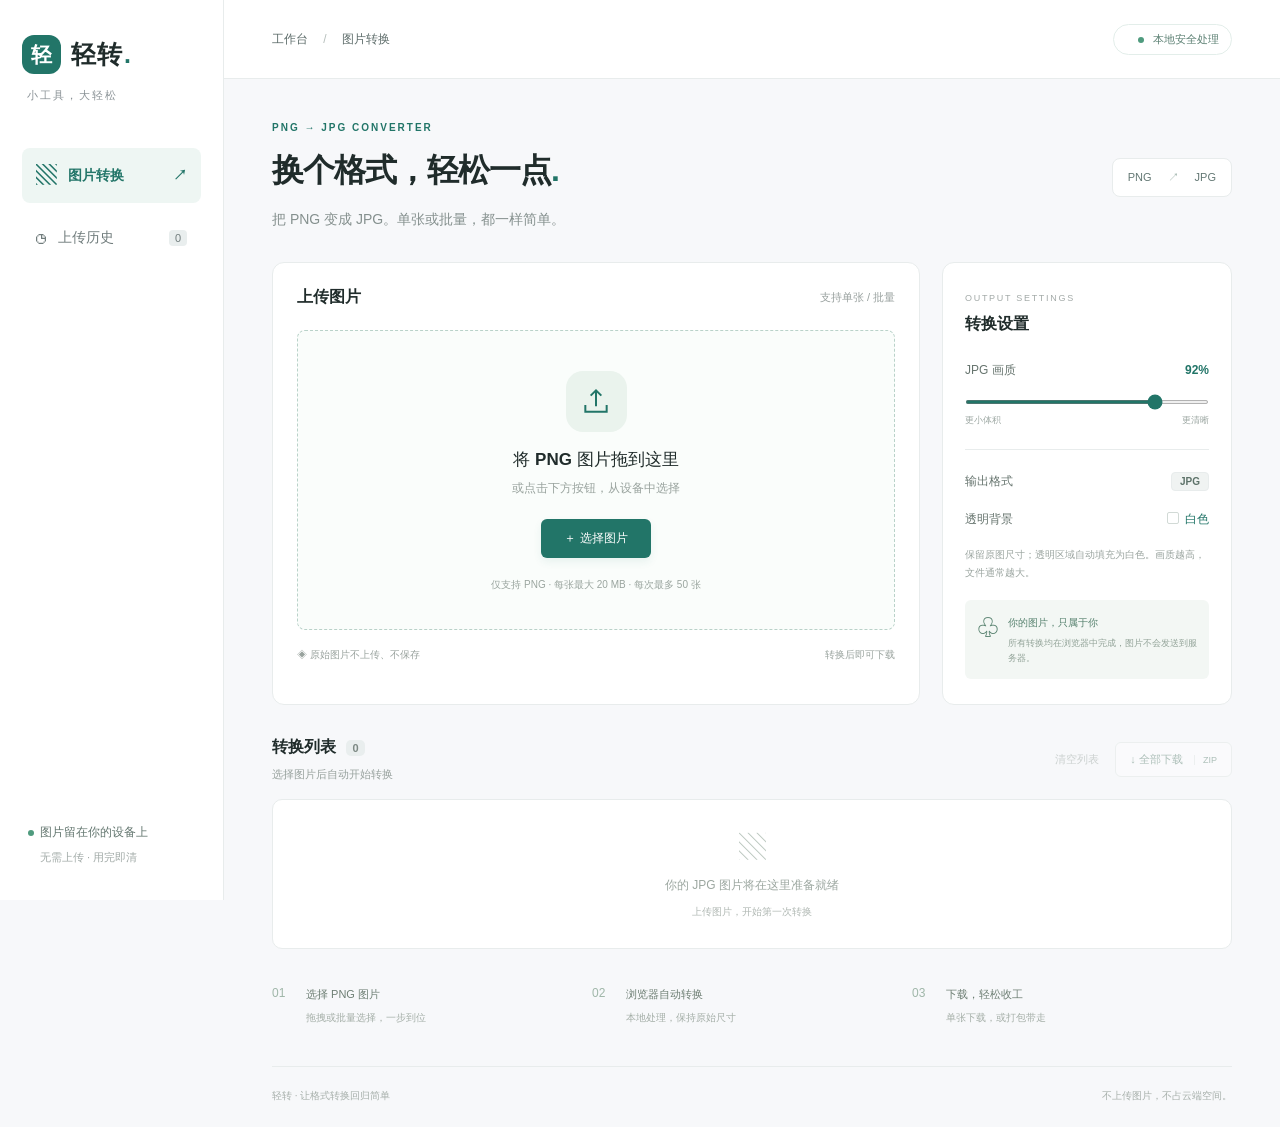
==== png-to-jpg/index.html @ 670e6710 "Add browser-local PNG to JPG converter and Ubuntu deployment guide" ====
<!doctype html>
<html lang="zh-CN"><head><meta charset="UTF-8"><meta name="viewport" content="width=device-width,initial-scale=1"><meta name="description" content="在浏览器内安全地将 PNG 转换为 JPG，支持批量转换和打包下载。"><title>轻转 · PNG 转 JPG</title><link rel="stylesheet" href="style.css"></head>
<body><aside><a class="brand" href="#convert"><span class="logo">轻</span>轻转<span class="brand-dot">.</span></a><div class="side-caption">小工具，大轻松</div><nav><button class="nav active" data-page="convert"><span>▧</span> 图片转换 <span class="arrow">↗</span></button><button class="nav" data-page="history"><span>◷</span> 上传历史 <span id="historyCount" class="count">0</span></button></nav><div class="side-bottom"><span class="secure-dot"></span>图片留在你的设备上<p>无需上传 · 用完即清</p></div></aside>
<div class="workspace"><header><span id="breadcrumb">工作台 <span>/</span> 图片转换</span><span class="local-badge"><span class="secure-dot"></span> 本地安全处理</span></header><main>
<section id="convertPage"><div class="eyebrow">PNG → JPG CONVERTER</div><div class="title-row"><div><h1>换个格式，轻松一点<span>.</span></h1><p class="subtitle">把 PNG 变成 JPG。单张或批量，都一样简单。</p></div><span class="format-badge">PNG <span>↗</span> JPG</span></div>
<div class="convert-grid"><div class="upload-card"><div class="card-head"><h2>上传图片</h2><span>支持单张 / 批量</span></div><label id="dropzone" class="dropzone" tabindex="0" role="button" aria-label="选择或拖入PNG图片"><input id="fileInput" type="file" accept="image/png,.png" multiple hidden><span class="upload-icon"><svg width="32" height="32" viewBox="0 0 24 24" fill="none" stroke="currentColor" stroke-width="1.5"><path d="M12 16V4m-4 4 4-4 4 4M4 15v5h16v-5"/></svg></span><h3>将 PNG 图片拖到这里</h3><p>或点击下方按钮，从设备中选择</p><span class="primary select-btn">＋ 选择图片</span><small>仅支持 PNG · 每张最大 20 MB · 每次最多 50 张</small></label><div class="upload-foot"><span>◈ 原始图片不上传、不保存</span><span>转换后即可下载</span></div></div>
<div class="settings-card"><span class="mini-label">OUTPUT SETTINGS</span><h2>转换设置</h2><label class="setting-label" for="quality">JPG 画质 <span id="qualityValue">92%</span></label><input id="quality" type="range" min="60" max="100" value="92"><div class="range-labels"><span>更小体积</span><span>更清晰</span></div><div class="setting-divider"></div><div class="setting-label">输出格式 <b class="pill">JPG</b></div><div class="setting-label">透明背景 <span class="white-color">白色</span></div><p class="setting-hint">保留原图尺寸；透明区域自动填充为白色。画质越高，文件通常越大。</p><div class="privacy-box"><span>♧</span><div><b>你的图片，只属于你</b><p>所有转换均在浏览器中完成，图片不会发送到服务器。</p></div></div></div></div>
<section class="results"><div class="results-head"><div><h2>转换列表 <span id="resultCount">0</span></h2><p id="resultHint">选择图片后自动开始转换</p></div><div class="actions"><button id="clearResults" class="text-btn" disabled>清空列表</button><button id="downloadAll" class="outline-btn" disabled>↓ 全部下载 <span>ZIP</span></button></div></div><div id="resultList" class="result-list"><div class="empty"><span>▧</span><p>你的 JPG 图片将在这里准备就绪</p><small>上传图片，开始第一次转换</small></div></div></section>
<div class="steps"><div><span>01</span><b>选择 PNG 图片</b><p>拖拽或批量选择，一步到位</p></div><div><span>02</span><b>浏览器自动转换</b><p>本地处理，保持原始尺寸</p></div><div><span>03</span><b>下载，轻松收工</b><p>单张下载，或打包带走</p></div></div></section>
<section id="historyPage" hidden><div class="eyebrow">YOUR ACTIVITY</div><h1>每一次转换，都有迹可循<span>.</span></h1><p class="subtitle">仅记录文件信息，图片不留存。最多保留最近 200 条记录。</p><div class="history-toolbar"><label class="search-box">⌕ <input id="search" placeholder="搜索文件名" aria-label="搜索历史文件名"></label><button id="clearHistory" class="outline-btn">清空历史</button></div><div class="history-note">◈ 记录仅保存在当前浏览器。刷新或关闭页面后，图片即释放，需重新选择原图才能再次下载。</div><div id="historyList"></div></section>
<footer><span>轻转 · 让格式转换回归简单</span><span>不上传图片，不占云端空间。</span></footer></main></div><div id="toast" role="status" aria-live="polite"></div><script src="app.js"></script></body></html>
---- png-to-jpg/style.css ----
:root{--bg:#f7f8fa;--ink:#202c2b;--muted:#8a9296;--line:#e8ecec;--green:#227568;--pale:#eef6f3}*{box-sizing:border-box}body{margin:0;background:var(--bg);color:var(--ink);font:14px -apple-system,BlinkMacSystemFont,"Segoe UI","PingFang SC","Microsoft YaHei",sans-serif}button,input{font:inherit}button,a,label[role=button]{-webkit-tap-highlight-color:transparent}button{cursor:pointer}button:disabled{opacity:.4;cursor:not-allowed}button:focus-visible,a:focus-visible,label:focus-visible,input:focus-visible{outline:3px solid #73b9aa;outline-offset:4px}aside{position:fixed;width:224px;inset:0 auto 0 0;background:#fff;border-right:1px solid var(--line);padding:35px 22px;display:flex;flex-direction:column}.brand{text-decoration:none;color:var(--ink);display:flex;align-items:center;gap:10px;font-size:25px;font-weight:750;letter-spacing:1px}.logo{background:var(--green);border-radius:12px;width:39px;height:39px;color:white;display:grid;place-items:center;font-size:21px}.brand-dot{color:var(--green);margin-left:-9px}.side-caption{font-size:11px;letter-spacing:2px;color:var(--muted);margin:14px 0 45px 5px}nav{display:grid;gap:9px}.nav{border:0;background:none;text-align:left;color:#717d7d;padding:14px;border-radius:8px;display:flex;align-items:center;gap:12px}.nav>span:first-child{font-size:20px}.nav.active{color:var(--green);background:var(--pale);font-weight:600}.arrow,.count{margin-left:auto}.count{font-size:11px;background:#e9eeee;padding:2px 6px;border-radius:4px}.side-bottom{margin-top:auto;font-size:12px;color:#647770;padding-left:6px}.side-bottom p{color:#a1aaa7;font-size:11px;margin:9px 0 0 12px}.secure-dot{display:inline-block;width:6px;height:6px;background:#4f9b7e;border-radius:50%;margin-right:6px}.workspace{margin-left:224px}header{height:79px;border-bottom:1px solid var(--line);background:#fff;display:flex;align-items:center;justify-content:space-between;padding:0 48px;font-size:12px;color:#5d6c6a}header span span{margin:0 12px;color:#b6bfbc}.local-badge{border:1px solid #e3eeea;border-radius:20px;padding:7px 12px;color:#5d8174;font-size:11px}main{max-width:1300px;margin:auto;padding:43px 48px 0}.eyebrow{font-size:10px;letter-spacing:2px;color:var(--green);font-weight:650;margin-bottom:16px}h1{font-size:32px;letter-spacing:-1px;margin:0;font-weight:650}h1>span{color:var(--green)}.subtitle{color:#85908e;margin:15px 0 30px;line-height:1.7}.title-row{display:flex;align-items:flex-start;justify-content:space-between;gap:15px}.format-badge{background:#fff;border:1px solid var(--line);border-radius:8px;padding:11px 15px;color:#627773;font-size:11px;margin-top:9px;white-space:nowrap}.format-badge span{margin:0 13px;color:#9aafa7}.convert-grid{display:grid;grid-template-columns:minmax(0,1fr) 290px;gap:22px}.upload-card,.settings-card{background:#fff;border:1px solid var(--line);border-radius:12px}.upload-card{padding:24px}.card-head{display:flex;justify-content:space-between;align-items:center;margin-bottom:22px}h2{font-size:16px;margin:0;font-weight:600}.card-head>span{font-size:11px;color:#99a19f}.dropzone{border:1.5px dashed #b9d2c9;background:#fafdfb;border-radius:8px;min-height:300px;display:flex;align-items:center;justify-content:center;flex-direction:column;cursor:pointer;transition:.2s}.dropzone:hover,.dropzone.drag{background:#eff8f3;border-color:var(--green)}.dropzone.busy{opacity:.6;cursor:progress}.upload-icon{width:61px;height:61px;background:#eaf3ed;border-radius:17px;display:grid;place-items:center;color:var(--green);margin:3px 0 16px}.dropzone h3{font-size:17px;font-weight:550;margin:0 0 9px}.dropzone p{font-size:12px;color:#99a39e;margin:0}.primary{background:var(--green);color:white;border:0;padding:11px 23px;border-radius:6px;font-size:12px}.select-btn{margin:22px 0 20px;box-shadow:0 4px 8px #22756815}.dropzone small{color:#9aa59f;font-size:10px}.upload-foot{display:flex;justify-content:space-between;gap:12px;color:#98a29d;font-size:10px;margin-top:18px}.settings-card{padding:25px 22px}.mini-label{font-size:9px;color:#a3aaa8;letter-spacing:1.7px}.settings-card h2{margin:10px 0 27px}.setting-label{font-size:12px;display:flex;align-items:center;justify-content:space-between;margin:20px 0 12px;color:#66746e}.setting-label span{color:var(--green);font-variant-numeric:tabular-nums}.setting-label #qualityValue{font-weight:600}input[type=range]{width:100%;height:4px;accent-color:var(--green);margin:6px 0 10px}.range-labels{display:flex;justify-content:space-between;font-size:9px;color:#9ca7a2}.setting-divider{height:1px;background:var(--line);margin:22px 0}.pill{font-size:10px;background:#f0f3f2;border:1px solid var(--line);padding:3px 8px;border-radius:4px;color:#5d7269}.white-color:before{content:"";display:inline-block;width:10px;height:10px;border:1px solid #d2dad6;border-radius:2px;margin-right:6px;vertical-align:-1px}.setting-hint{font-size:10px;line-height:1.8;color:#9ba5a0;margin:18px 0}.privacy-box{background:#f3f7f4;padding:13px 12px;border-radius:6px;display:flex;gap:9px;color:#56816e}.privacy-box>span{font-size:22px}.privacy-box b{font-size:10px;font-weight:500}.privacy-box p{color:#92a398;font-size:9px;line-height:1.7;margin:6px 0 0}.results{margin-top:32px}.results-head{display:flex;justify-content:space-between;align-items:center;gap:12px;margin-bottom:17px}.results-head h2 span{font-size:11px;background:#e9eeee;border-radius:5px;padding:2px 6px;margin-left:6px;color:#7d8984}.results-head p{color:#97a19d;font-size:11px;margin:9px 0 0}.actions{display:flex;gap:16px}.text-btn{background:none;border:0;color:#8d9a93;font-size:11px;padding:8px 0}.outline-btn{border:1px solid #dce4e0;background:#fff;padding:9px 14px;border-radius:6px;color:#426d5b;font-size:11px}.outline-btn span{font-size:9px;border-left:1px solid #dce4e0;margin-left:8px;padding-left:8px}.result-list{background:#fff;border:1px solid var(--line);border-radius:10px;overflow:hidden}.empty{padding:29px;text-align:center;color:#9ca7a0}.empty>span{font-size:27px;color:#bbc7bf}.empty p{font-size:12px;margin:12px 0 8px}.empty small{font-size:10px;color:#b0b8b3}.file-row{padding:15px 20px;display:flex;align-items:center;gap:14px;border-bottom:1px solid var(--line)}.file-row:last-child{border:0}.file-icon{width:39px;height:44px;border:1px solid #dfe9e3;border-radius:6px;background:#f2f7f3;color:#6b947c;display:grid;place-items:center;font-size:9px;flex-shrink:0}.file-info{flex:1;min-width:0}.file-name{font-size:12px;overflow:hidden;text-overflow:ellipsis;white-space:nowrap;display:block}.file-meta{font-size:10px;color:#99a49e;margin-top:6px;line-height:1.6}.file-status{color:#4e9472;font-size:10px;white-space:nowrap}.file-status.error{color:#b57661}.download-btn{color:var(--green);background:#f0f7f2;border:0;border-radius:5px;padding:7px 10px;font-size:11px;white-space:nowrap}.steps{display:grid;grid-template-columns:repeat(3,1fr);margin:36px 0 32px}.steps>div{position:relative;padding-left:34px}.steps>div>span{position:absolute;left:0;top:1px;color:#9fb6a8;font-size:12px}.steps b{font-size:11px;font-weight:500;color:#6d7e73}.steps p{font-size:10px;color:#a4aea7;margin:9px 0}footer{border-top:1px solid var(--line);display:flex;justify-content:space-between;padding:22px 0 24px;color:#a6afaa;font-size:10px}.history-toolbar{display:flex;justify-content:space-between;margin:30px 0 16px;gap:15px}.search-box{background:white;border:1px solid var(--line);padding:8px 12px;border-radius:6px;color:#8d9c94}.search-box input{border:0;outline:none;margin-left:8px;font-size:12px;width:210px}.history-note{font-size:11px;color:#7d9184;background:#edf3ee;padding:14px;border-radius:6px;margin-bottom:24px;line-height:1.7}#historyList{background:white;border:1px solid var(--line);border-radius:10px;overflow:hidden;min-height:180px;margin-bottom:50px}#toast{position:fixed;bottom:28px;left:calc(50% + 80px);transform:translateX(-50%);background:#263e35;color:white;border-radius:8px;padding:12px 22px;font-size:12px;box-shadow:0 4px 20px #0002;opacity:0;pointer-events:none;transition:.2s;max-width:90vw;z-index:10}#toast.show{opacity:1}[hidden]{display:none!important}@media(min-width:1500px){main{padding-top:60px}.dropzone{min-height:330px}}@media(max-width:1100px){aside{width:190px}.workspace{margin-left:190px}main{padding:32px 28px 0}header{padding:0 28px}.convert-grid{grid-template-columns:minmax(0,1fr) 250px;gap:16px}.upload-card{padding:20px}.dropzone small{font-size:9px}.format-badge{display:none}h1{font-size:29px}}@media(max-width:800px){aside{position:static;width:auto;padding:15px 20px;flex-direction:row;align-items:center;border-bottom:1px solid var(--line);gap:22px}.brand{font-size:21px}.logo{width:32px;height:32px;font-size:17px}.side-caption,.side-bottom,.arrow,.count{display:none}nav{display:flex;margin-left:auto;gap:4px}.nav{padding:9px;font-size:12px;gap:5px}.workspace{margin:0}header{height:52px;padding:0 20px}main{padding:28px 20px 0}.convert-grid{grid-template-columns:1fr}.settings-card{padding:20px}.settings-card h2{margin-bottom:18px}.privacy-box{margin-top:20px}.setting-divider{margin:16px 0}h1{font-size:27px}.dropzone{min-height:280px}.steps>div{padding-left:26px}.steps p{font-size:9px}.file-row{padding:14px 12px;gap:10px}.file-status{display:none}#toast{left:50%}footer{gap:20px;font-size:9px}.history-toolbar{margin-top:20px}.search-box input{width:150px}}@media(prefers-reduced-motion:reduce){*{transition:none!important}}
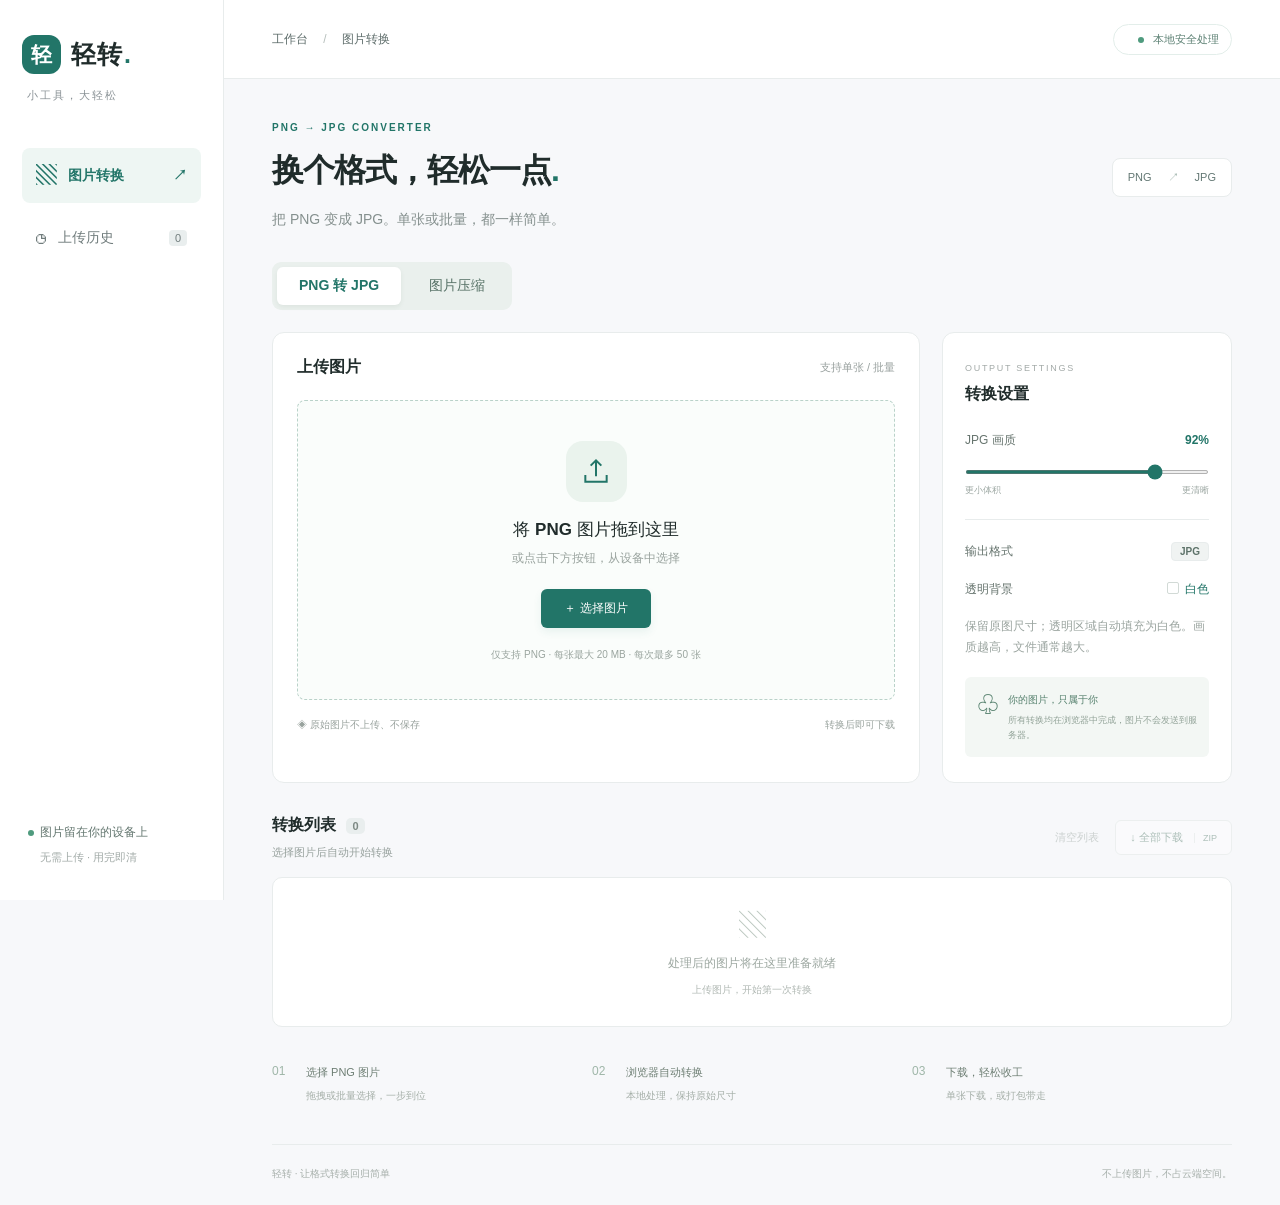
==== commit 7d7d5797: "Add browser-local image compression with target size, batch downloads and history" ====
--- a/png-to-jpg/index.html
+++ b/png-to-jpg/index.html
@@ -1,11 +1,12 @@
 <!doctype html>
-<html lang="zh-CN"><head><meta charset="UTF-8"><meta name="viewport" content="width=device-width,initial-scale=1"><meta name="description" content="在浏览器内安全地将 PNG 转换为 JPG，支持批量转换和打包下载。"><title>轻转 · PNG 转 JPG</title><link rel="stylesheet" href="style.css"></head>
+<html lang="zh-CN"><head><meta charset="UTF-8"><meta name="viewport" content="width=device-width,initial-scale=1"><meta name="description" content="在浏览器内转换和压缩图片，支持指定目标大小、批量处理和打包下载。"><title>轻转 · 图片转换与压缩</title><link rel="stylesheet" href="style.css"></head>
 <body><aside><a class="brand" href="#convert"><span class="logo">轻</span>轻转<span class="brand-dot">.</span></a><div class="side-caption">小工具，大轻松</div><nav><button class="nav active" data-page="convert"><span>▧</span> 图片转换 <span class="arrow">↗</span></button><button class="nav" data-page="history"><span>◷</span> 上传历史 <span id="historyCount" class="count">0</span></button></nav><div class="side-bottom"><span class="secure-dot"></span>图片留在你的设备上<p>无需上传 · 用完即清</p></div></aside>
 <div class="workspace"><header><span id="breadcrumb">工作台 <span>/</span> 图片转换</span><span class="local-badge"><span class="secure-dot"></span> 本地安全处理</span></header><main>
 <section id="convertPage"><div class="eyebrow">PNG → JPG CONVERTER</div><div class="title-row"><div><h1>换个格式，轻松一点<span>.</span></h1><p class="subtitle">把 PNG 变成 JPG。单张或批量，都一样简单。</p></div><span class="format-badge">PNG <span>↗</span> JPG</span></div>
+<div class="mode-switch" role="group" aria-label="处理模式"><button id="convertMode" class="mode-button selected" aria-pressed="true">PNG 转 JPG</button><button id="compressMode" class="mode-button" aria-pressed="false">图片压缩</button></div>
 <div class="convert-grid"><div class="upload-card"><div class="card-head"><h2>上传图片</h2><span>支持单张 / 批量</span></div><label id="dropzone" class="dropzone" tabindex="0" role="button" aria-label="选择或拖入PNG图片"><input id="fileInput" type="file" accept="image/png,.png" multiple hidden><span class="upload-icon"><svg width="32" height="32" viewBox="0 0 24 24" fill="none" stroke="currentColor" stroke-width="1.5"><path d="M12 16V4m-4 4 4-4 4 4M4 15v5h16v-5"/></svg></span><h3>将 PNG 图片拖到这里</h3><p>或点击下方按钮，从设备中选择</p><span class="primary select-btn">＋ 选择图片</span><small>仅支持 PNG · 每张最大 20 MB · 每次最多 50 张</small></label><div class="upload-foot"><span>◈ 原始图片不上传、不保存</span><span>转换后即可下载</span></div></div>
-<div class="settings-card"><span class="mini-label">OUTPUT SETTINGS</span><h2>转换设置</h2><label class="setting-label" for="quality">JPG 画质 <span id="qualityValue">92%</span></label><input id="quality" type="range" min="60" max="100" value="92"><div class="range-labels"><span>更小体积</span><span>更清晰</span></div><div class="setting-divider"></div><div class="setting-label">输出格式 <b class="pill">JPG</b></div><div class="setting-label">透明背景 <span class="white-color">白色</span></div><p class="setting-hint">保留原图尺寸；透明区域自动填充为白色。画质越高，文件通常越大。</p><div class="privacy-box"><span>♧</span><div><b>你的图片，只属于你</b><p>所有转换均在浏览器中完成，图片不会发送到服务器。</p></div></div></div></div>
+<div class="settings-card"><span class="mini-label">OUTPUT SETTINGS</span><h2 id="settingsTitle">转换设置</h2><div id="targetSettings" hidden><label class="setting-label" for="targetSize">目标大小上限</label><div class="target-input"><input id="targetSize" type="number" value="200" min="0.001" step="any" inputmode="decimal" aria-describedby="targetHelp"><select id="targetUnit" aria-label="目标大小单位"><option value="KB">KB</option><option value="MB">MB</option></select></div><p id="targetHelp">每张图片不超过此大小，支持 1 KB–20 MB。1 KB = 1024 字节。</p></div><div id="qualitySettings"><label class="setting-label" for="quality">JPG 画质 <span id="qualityValue">92%</span></label><input id="quality" type="range" min="60" max="100" value="92"><div class="range-labels"><span>更小体积</span><span>更清晰</span></div></div><div class="setting-divider"></div><div class="setting-label">输出格式 <b id="outputFormat" class="pill">JPG</b></div><div class="setting-label">透明背景 <span class="white-color">白色</span></div><p class="setting-hint">保留原图尺寸；透明区域自动填充为白色。画质越高，文件通常越大。</p><div class="privacy-box"><span>♧</span><div><b>你的图片，只属于你</b><p>所有转换均在浏览器中完成，图片不会发送到服务器。</p></div></div></div></div>
 <section class="results"><div class="results-head"><div><h2>转换列表 <span id="resultCount">0</span></h2><p id="resultHint">选择图片后自动开始转换</p></div><div class="actions"><button id="clearResults" class="text-btn" disabled>清空列表</button><button id="downloadAll" class="outline-btn" disabled>↓ 全部下载 <span>ZIP</span></button></div></div><div id="resultList" class="result-list"><div class="empty"><span>▧</span><p>你的 JPG 图片将在这里准备就绪</p><small>上传图片，开始第一次转换</small></div></div></section>
 <div class="steps"><div><span>01</span><b>选择 PNG 图片</b><p>拖拽或批量选择，一步到位</p></div><div><span>02</span><b>浏览器自动转换</b><p>本地处理，保持原始尺寸</p></div><div><span>03</span><b>下载，轻松收工</b><p>单张下载，或打包带走</p></div></div></section>
 <section id="historyPage" hidden><div class="eyebrow">YOUR ACTIVITY</div><h1>每一次转换，都有迹可循<span>.</span></h1><p class="subtitle">仅记录文件信息，图片不留存。最多保留最近 200 条记录。</p><div class="history-toolbar"><label class="search-box">⌕ <input id="search" placeholder="搜索文件名" aria-label="搜索历史文件名"></label><button id="clearHistory" class="outline-btn">清空历史</button></div><div class="history-note">◈ 记录仅保存在当前浏览器。刷新或关闭页面后，图片即释放，需重新选择原图才能再次下载。</div><div id="historyList"></div></section>
-<footer><span>轻转 · 让格式转换回归简单</span><span>不上传图片，不占云端空间。</span></footer></main></div><div id="toast" role="status" aria-live="polite"></div><script src="app.js"></script></body></html>
+<footer><span>轻转 · 让格式转换回归简单</span><span>不上传图片，不占云端空间。</span></footer></main></div><div id="toast" role="status" aria-live="polite"></div><script src="image-engine.js"></script><script src="app.js"></script></body></html>
--- a/png-to-jpg/style.css
+++ b/png-to-jpg/style.css
@@ -1 +1,3 @@
 :root{--bg:#f7f8fa;--ink:#202c2b;--muted:#8a9296;--line:#e8ecec;--green:#227568;--pale:#eef6f3}*{box-sizing:border-box}body{margin:0;background:var(--bg);color:var(--ink);font:14px -apple-system,BlinkMacSystemFont,"Segoe UI","PingFang SC","Microsoft YaHei",sans-serif}button,input{font:inherit}button,a,label[role=button]{-webkit-tap-highlight-color:transparent}button{cursor:pointer}button:disabled{opacity:.4;cursor:not-allowed}button:focus-visible,a:focus-visible,label:focus-visible,input:focus-visible{outline:3px solid #73b9aa;outline-offset:4px}aside{position:fixed;width:224px;inset:0 auto 0 0;background:#fff;border-right:1px solid var(--line);padding:35px 22px;display:flex;flex-direction:column}.brand{text-decoration:none;color:var(--ink);display:flex;align-items:center;gap:10px;font-size:25px;font-weight:750;letter-spacing:1px}.logo{background:var(--green);border-radius:12px;width:39px;height:39px;color:white;display:grid;place-items:center;font-size:21px}.brand-dot{color:var(--green);margin-left:-9px}.side-caption{font-size:11px;letter-spacing:2px;color:var(--muted);margin:14px 0 45px 5px}nav{display:grid;gap:9px}.nav{border:0;background:none;text-align:left;color:#717d7d;padding:14px;border-radius:8px;display:flex;align-items:center;gap:12px}.nav>span:first-child{font-size:20px}.nav.active{color:var(--green);background:var(--pale);font-weight:600}.arrow,.count{margin-left:auto}.count{font-size:11px;background:#e9eeee;padding:2px 6px;border-radius:4px}.side-bottom{margin-top:auto;font-size:12px;color:#647770;padding-left:6px}.side-bottom p{color:#a1aaa7;font-size:11px;margin:9px 0 0 12px}.secure-dot{display:inline-block;width:6px;height:6px;background:#4f9b7e;border-radius:50%;margin-right:6px}.workspace{margin-left:224px}header{height:79px;border-bottom:1px solid var(--line);background:#fff;display:flex;align-items:center;justify-content:space-between;padding:0 48px;font-size:12px;color:#5d6c6a}header span span{margin:0 12px;color:#b6bfbc}.local-badge{border:1px solid #e3eeea;border-radius:20px;padding:7px 12px;color:#5d8174;font-size:11px}main{max-width:1300px;margin:auto;padding:43px 48px 0}.eyebrow{font-size:10px;letter-spacing:2px;color:var(--green);font-weight:650;margin-bottom:16px}h1{font-size:32px;letter-spacing:-1px;margin:0;font-weight:650}h1>span{color:var(--green)}.subtitle{color:#85908e;margin:15px 0 30px;line-height:1.7}.title-row{display:flex;align-items:flex-start;justify-content:space-between;gap:15px}.format-badge{background:#fff;border:1px solid var(--line);border-radius:8px;padding:11px 15px;color:#627773;font-size:11px;margin-top:9px;white-space:nowrap}.format-badge span{margin:0 13px;color:#9aafa7}.convert-grid{display:grid;grid-template-columns:minmax(0,1fr) 290px;gap:22px}.upload-card,.settings-card{background:#fff;border:1px solid var(--line);border-radius:12px}.upload-card{padding:24px}.card-head{display:flex;justify-content:space-between;align-items:center;margin-bottom:22px}h2{font-size:16px;margin:0;font-weight:600}.card-head>span{font-size:11px;color:#99a19f}.dropzone{border:1.5px dashed #b9d2c9;background:#fafdfb;border-radius:8px;min-height:300px;display:flex;align-items:center;justify-content:center;flex-direction:column;cursor:pointer;transition:.2s}.dropzone:hover,.dropzone.drag{background:#eff8f3;border-color:var(--green)}.dropzone.busy{opacity:.6;cursor:progress}.upload-icon{width:61px;height:61px;background:#eaf3ed;border-radius:17px;display:grid;place-items:center;color:var(--green);margin:3px 0 16px}.dropzone h3{font-size:17px;font-weight:550;margin:0 0 9px}.dropzone p{font-size:12px;color:#99a39e;margin:0}.primary{background:var(--green);color:white;border:0;padding:11px 23px;border-radius:6px;font-size:12px}.select-btn{margin:22px 0 20px;box-shadow:0 4px 8px #22756815}.dropzone small{color:#9aa59f;font-size:10px}.upload-foot{display:flex;justify-content:space-between;gap:12px;color:#98a29d;font-size:10px;margin-top:18px}.settings-card{padding:25px 22px}.mini-label{font-size:9px;color:#a3aaa8;letter-spacing:1.7px}.settings-card h2{margin:10px 0 27px}.setting-label{font-size:12px;display:flex;align-items:center;justify-content:space-between;margin:20px 0 12px;color:#66746e}.setting-label span{color:var(--green);font-variant-numeric:tabular-nums}.setting-label #qualityValue{font-weight:600}input[type=range]{width:100%;height:4px;accent-color:var(--green);margin:6px 0 10px}.range-labels{display:flex;justify-content:space-between;font-size:9px;color:#9ca7a2}.setting-divider{height:1px;background:var(--line);margin:22px 0}.pill{font-size:10px;background:#f0f3f2;border:1px solid var(--line);padding:3px 8px;border-radius:4px;color:#5d7269}.white-color:before{content:"";display:inline-block;width:10px;height:10px;border:1px solid #d2dad6;border-radius:2px;margin-right:6px;vertical-align:-1px}.setting-hint{font-size:10px;line-height:1.8;color:#9ba5a0;margin:18px 0}.privacy-box{background:#f3f7f4;padding:13px 12px;border-radius:6px;display:flex;gap:9px;color:#56816e}.privacy-box>span{font-size:22px}.privacy-box b{font-size:10px;font-weight:500}.privacy-box p{color:#92a398;font-size:9px;line-height:1.7;margin:6px 0 0}.results{margin-top:32px}.results-head{display:flex;justify-content:space-between;align-items:center;gap:12px;margin-bottom:17px}.results-head h2 span{font-size:11px;background:#e9eeee;border-radius:5px;padding:2px 6px;margin-left:6px;color:#7d8984}.results-head p{color:#97a19d;font-size:11px;margin:9px 0 0}.actions{display:flex;gap:16px}.text-btn{background:none;border:0;color:#8d9a93;font-size:11px;padding:8px 0}.outline-btn{border:1px solid #dce4e0;background:#fff;padding:9px 14px;border-radius:6px;color:#426d5b;font-size:11px}.outline-btn span{font-size:9px;border-left:1px solid #dce4e0;margin-left:8px;padding-left:8px}.result-list{background:#fff;border:1px solid var(--line);border-radius:10px;overflow:hidden}.empty{padding:29px;text-align:center;color:#9ca7a0}.empty>span{font-size:27px;color:#bbc7bf}.empty p{font-size:12px;margin:12px 0 8px}.empty small{font-size:10px;color:#b0b8b3}.file-row{padding:15px 20px;display:flex;align-items:center;gap:14px;border-bottom:1px solid var(--line)}.file-row:last-child{border:0}.file-icon{width:39px;height:44px;border:1px solid #dfe9e3;border-radius:6px;background:#f2f7f3;color:#6b947c;display:grid;place-items:center;font-size:9px;flex-shrink:0}.file-info{flex:1;min-width:0}.file-name{font-size:12px;overflow:hidden;text-overflow:ellipsis;white-space:nowrap;display:block}.file-meta{font-size:10px;color:#99a49e;margin-top:6px;line-height:1.6}.file-status{color:#4e9472;font-size:10px;white-space:nowrap}.file-status.error{color:#b57661}.download-btn{color:var(--green);background:#f0f7f2;border:0;border-radius:5px;padding:7px 10px;font-size:11px;white-space:nowrap}.steps{display:grid;grid-template-columns:repeat(3,1fr);margin:36px 0 32px}.steps>div{position:relative;padding-left:34px}.steps>div>span{position:absolute;left:0;top:1px;color:#9fb6a8;font-size:12px}.steps b{font-size:11px;font-weight:500;color:#6d7e73}.steps p{font-size:10px;color:#a4aea7;margin:9px 0}footer{border-top:1px solid var(--line);display:flex;justify-content:space-between;padding:22px 0 24px;color:#a6afaa;font-size:10px}.history-toolbar{display:flex;justify-content:space-between;margin:30px 0 16px;gap:15px}.search-box{background:white;border:1px solid var(--line);padding:8px 12px;border-radius:6px;color:#8d9c94}.search-box input{border:0;outline:none;margin-left:8px;font-size:12px;width:210px}.history-note{font-size:11px;color:#7d9184;background:#edf3ee;padding:14px;border-radius:6px;margin-bottom:24px;line-height:1.7}#historyList{background:white;border:1px solid var(--line);border-radius:10px;overflow:hidden;min-height:180px;margin-bottom:50px}#toast{position:fixed;bottom:28px;left:calc(50% + 80px);transform:translateX(-50%);background:#263e35;color:white;border-radius:8px;padding:12px 22px;font-size:12px;box-shadow:0 4px 20px #0002;opacity:0;pointer-events:none;transition:.2s;max-width:90vw;z-index:10}#toast.show{opacity:1}[hidden]{display:none!important}@media(min-width:1500px){main{padding-top:60px}.dropzone{min-height:330px}}@media(max-width:1100px){aside{width:190px}.workspace{margin-left:190px}main{padding:32px 28px 0}header{padding:0 28px}.convert-grid{grid-template-columns:minmax(0,1fr) 250px;gap:16px}.upload-card{padding:20px}.dropzone small{font-size:9px}.format-badge{display:none}h1{font-size:29px}}@media(max-width:800px){aside{position:static;width:auto;padding:15px 20px;flex-direction:row;align-items:center;border-bottom:1px solid var(--line);gap:22px}.brand{font-size:21px}.logo{width:32px;height:32px;font-size:17px}.side-caption,.side-bottom,.arrow,.count{display:none}nav{display:flex;margin-left:auto;gap:4px}.nav{padding:9px;font-size:12px;gap:5px}.workspace{margin:0}header{height:52px;padding:0 20px}main{padding:28px 20px 0}.convert-grid{grid-template-columns:1fr}.settings-card{padding:20px}.settings-card h2{margin-bottom:18px}.privacy-box{margin-top:20px}.setting-divider{margin:16px 0}h1{font-size:27px}.dropzone{min-height:280px}.steps>div{padding-left:26px}.steps p{font-size:9px}.file-row{padding:14px 12px;gap:10px}.file-status{display:none}#toast{left:50%}footer{gap:20px;font-size:9px}.history-toolbar{margin-top:20px}.search-box input{width:150px}}@media(prefers-reduced-motion:reduce){*{transition:none!important}}
+
+.mode-switch{display:flex;gap:6px;margin:0 0 22px;background:#eaf0ed;padding:5px;border-radius:9px;width:fit-content}.mode-button{padding:10px 22px;border:0;border-radius:6px;color:#567166;background:transparent;font-size:14px}.mode-button.selected{background:#fff;color:var(--green);box-shadow:0 2px 5px #193f2010;font-weight:600}.target-input{display:flex;gap:8px}.target-input input{min-width:0;width:100%;border:1px solid #cedbd4;border-radius:6px;padding:10px;font-size:16px;color:var(--ink)}.target-input select{border:1px solid #cedbd4;background:#fff;padding:8px;border-radius:6px;color:var(--green);font-size:14px}#targetHelp{font-size:12px;color:#6e8076;line-height:1.7}.setting-hint{font-size:12px}.file-meta{font-size:12px}.file-name{font-size:14px}.file-row{align-items:flex-start}.file-status{padding-top:6px}@media(max-width:800px){.results-head{align-items:flex-start;flex-wrap:wrap}.actions{gap:14px}.setting-label{font-size:14px}}
